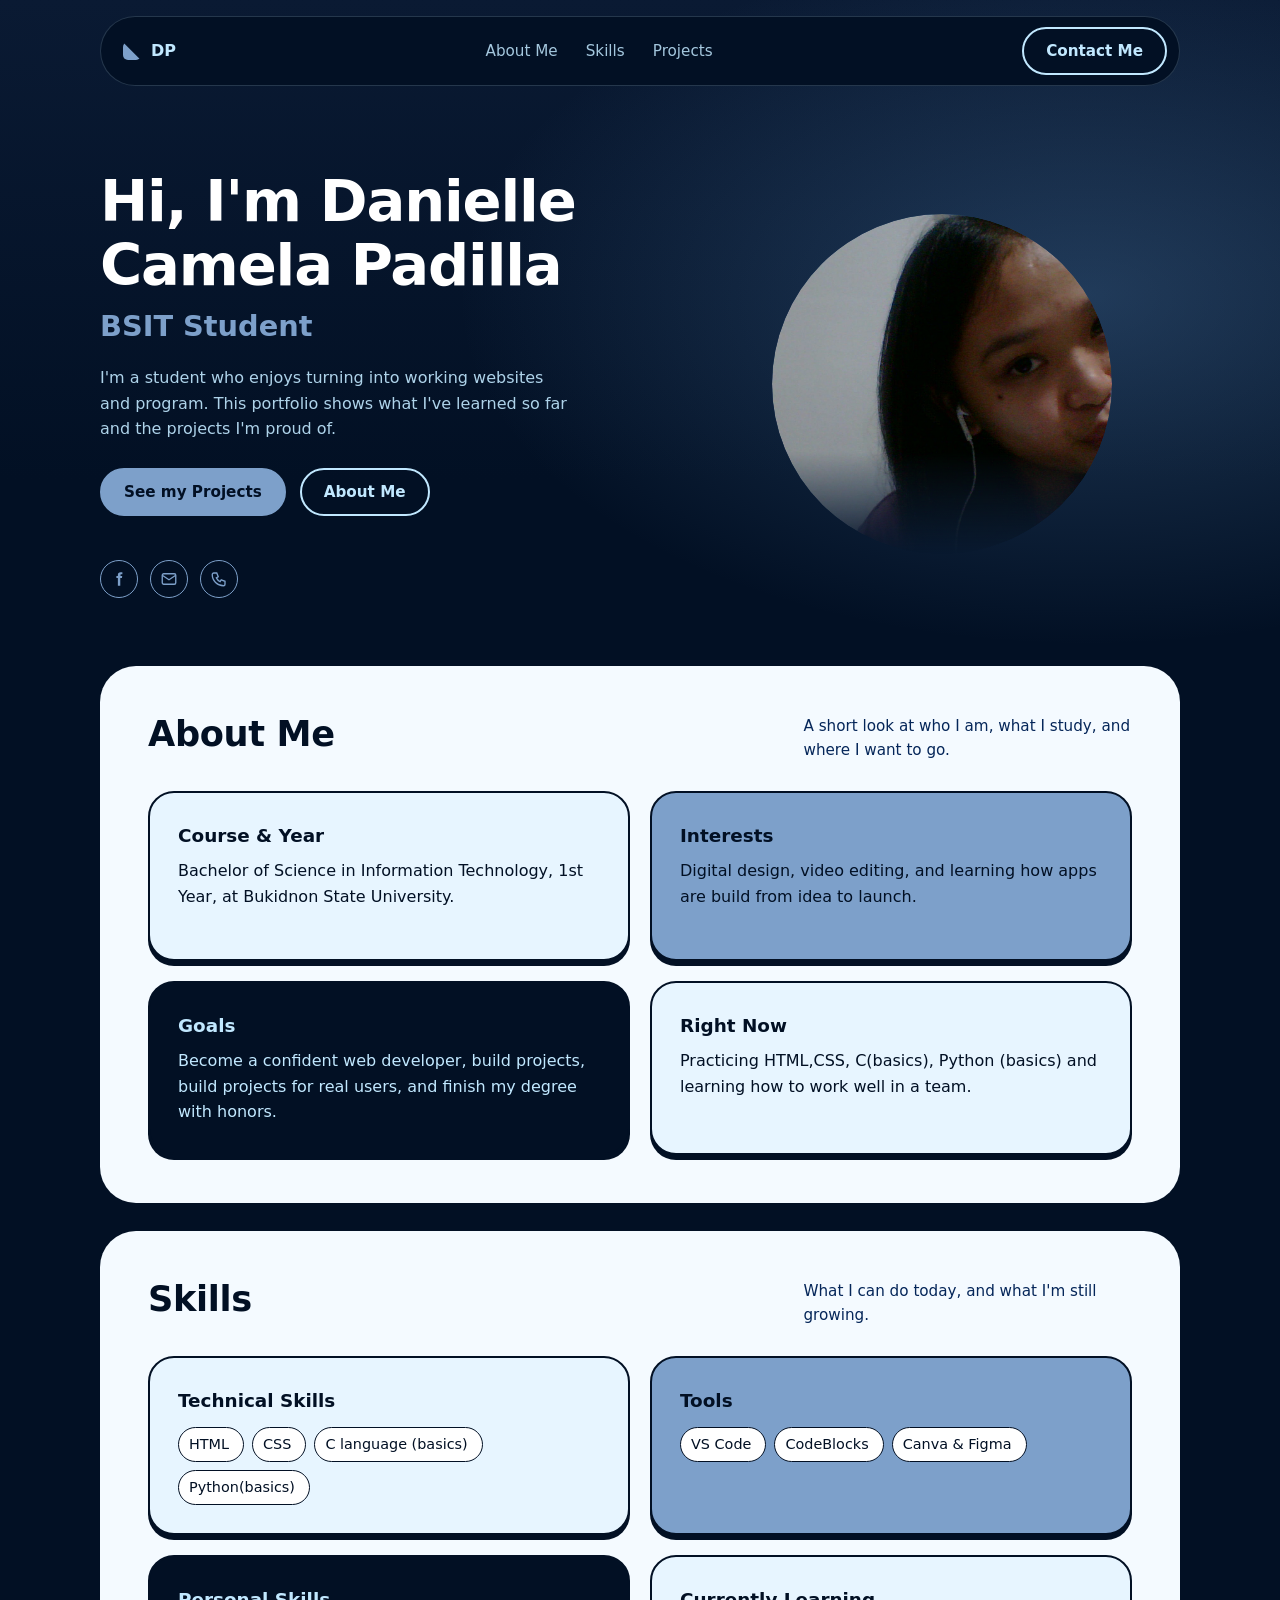
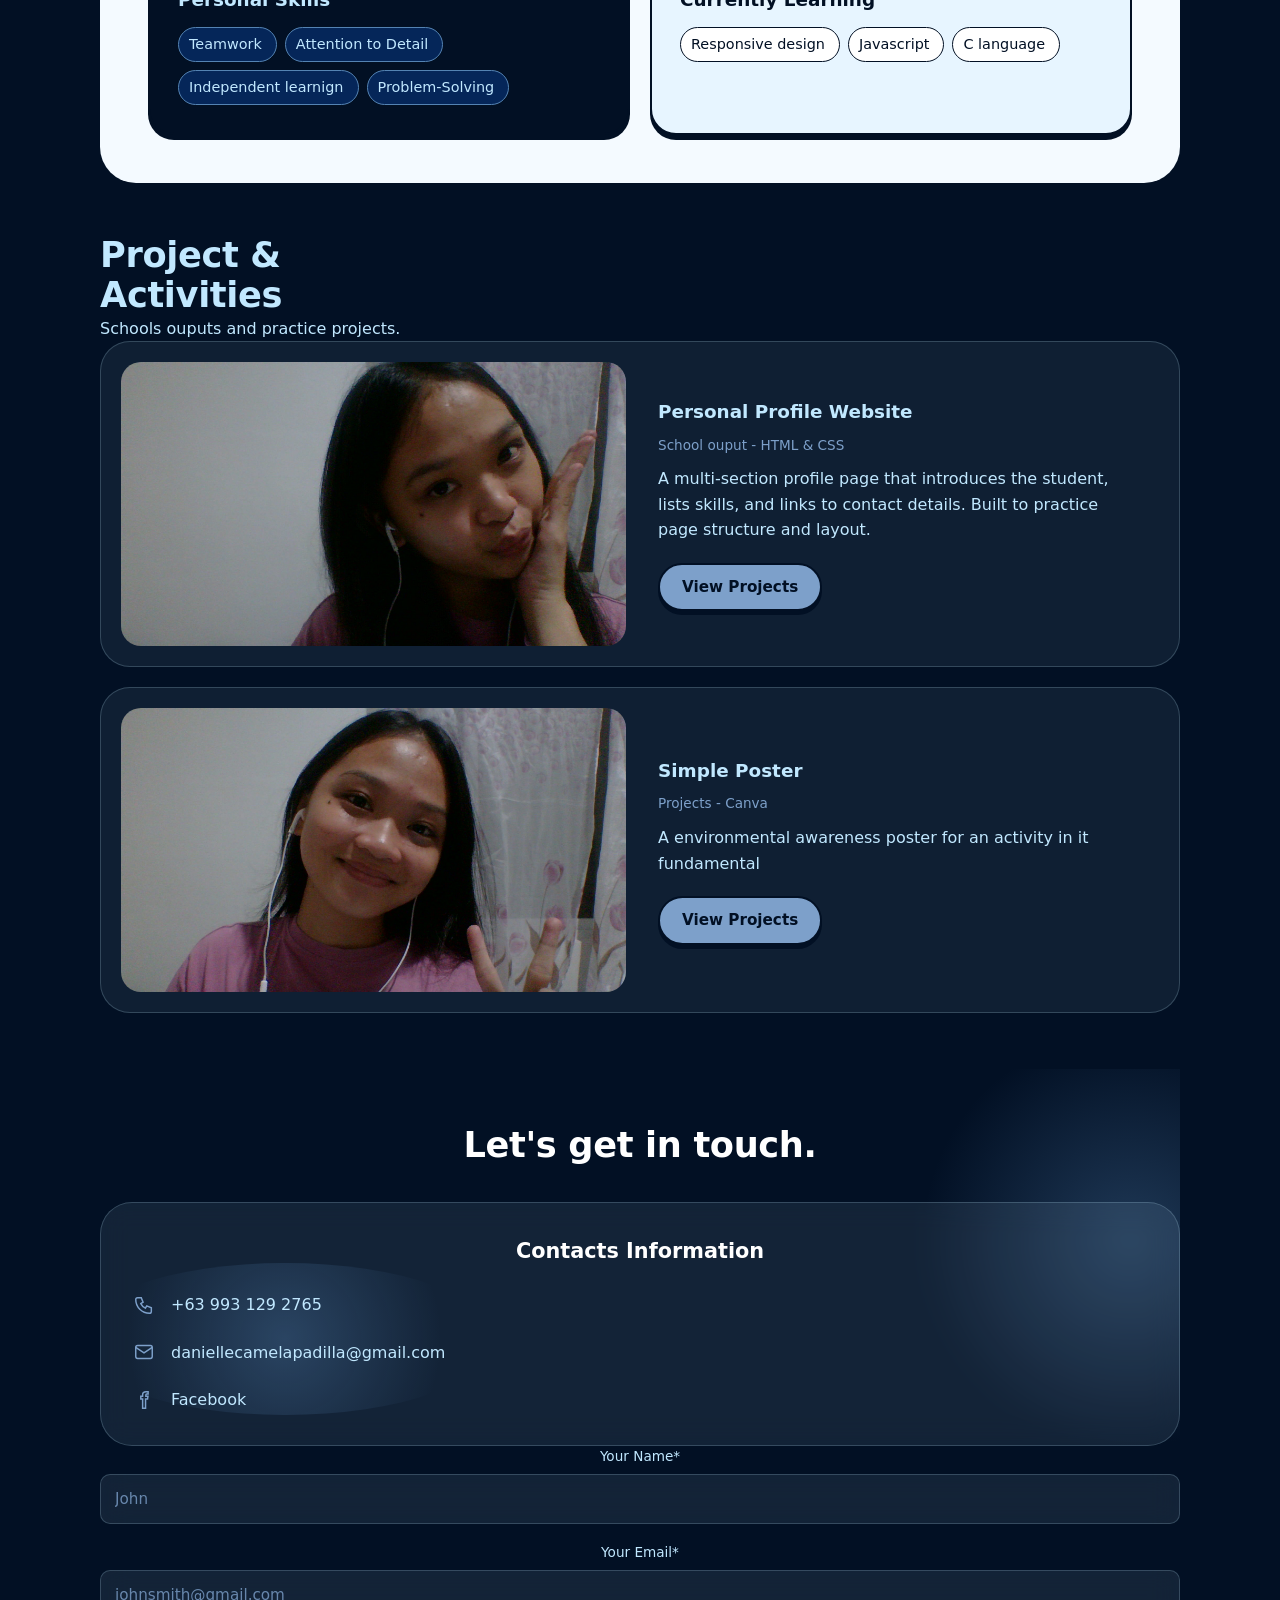
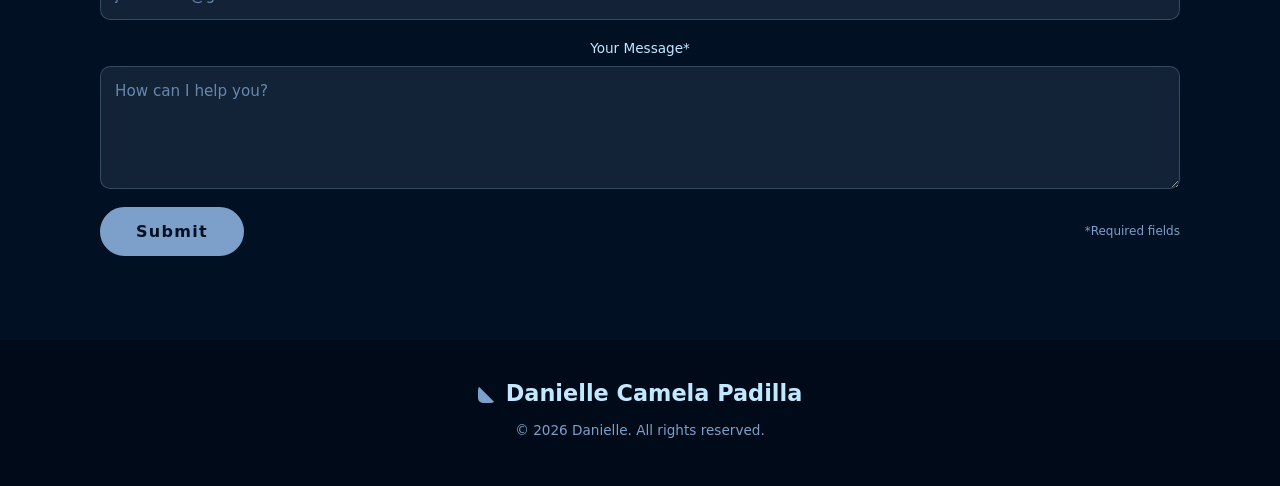
==== indexNew.html @ 715fead7 "first commit" ====
<!DOCTYPE html>
<html lang="en">
<head>
    <meta charset="UTF-8">
    <meta name="viewport" content="width=device-width, initial-scale=1.0">
    <title>Danielle Padilla | Student Portfolio</title>
    <link rel="stylesheet" href="style.css">
</head>
<body>
    <header class="nav-wrap">
        <nav class="nav" aria-label="Main">
            <a class="brand" href="#home"><span class="brand-mark"></span>DP</a>
            <ul>
                <li><a href="#about">About Me</a></li>
                <li><a href="#skills">Skills</a></li>
                <li><a href="#projects">Projects</a></li>
            </ul>
            <a class="btn btn-ghost" href="#contact">Contact Me</a>
        </nav>
    </header>

    <main>
        <section class="hero" id="home">
            <div class="hero-text">
                <h1>Hi, I'm Danielle Camela Padilla</h1>
                <p class="role">BSIT Student</p>
                <p class="lead">I'm a student who enjoys turning into working websites and program.
This portfolio shows what I've learned so far and the projects I'm proud of.</p>
                <div class="actions">
                    <a class="btn btn-primary" href="#projects">See my Projects</a>
                    <a class="btn btn-ghost" href="#about">About Me</a>
                </div>
                <ul class="socials" aria-label="Social links">
                    <li><a href="https://www.facebook.com/" target="_blank" rel="noopener" aria-label="Facebook"><svg viewBox="0 0 24 24" fill="currentColor"><path d="M14 8V6.5c0-.7.2-1 1.1-1H16.5V3h-2.3C11.7 3 10.5 4.4 10.5 6.3V8H8.5v2.8h2V21h3.2V10.8h2.2l.4-2.8z"/></svg></a></li>
                    <li><a href="mailto:daniellecamelapadilla@gmail.com" aria-label="Email"><svg viewBox="0 0 24 24" fill="none" stroke="currentColor" stroke-width="1.8"><rect x="3" y="5" width="18" height="14" rx="2"/><path d="m3 7 9 6 9-6"/></svg></a></li>
                    <li><a href="tel:+639931292765" aria-label="Phone"><svg viewBox="0 0 24 24" fill="none" stroke="currentColor" stroke-width="1.8"><path d="M5 4h4l2 5-2.5 1.5a11 11 0 0 0 5 5L15 13l5 2v4a2 2 0 0 1-2 2A15 15 0 0 1 3 6a2 2 0 0 1 2-2z"/></svg></a></li>
                </ul>
            </div>
            <div class="hero-photo">
                <div class="photo-circle">
                    <img src="WIN_20261029_23_20_23_Pro.jpg" alt="Profile Picture">
                </div>
            </div>
       </section>

       <section class="card-light block" id="about">
        <div class="block-head">
            <h2>About Me</h2>
            <p>A short look at who I am, what I study, and where I want to go.</p>
        </div>
        <div class="grid-2">
            <article class="tile tile-pale">
                <h3>Course &amp; Year</h3>
                <p>Bachelor of Science in Information Technology, 1st Year, at Bukidnon State University.</p>
            </article>
            <article class="tile tile-blue">
                <h3>Interests</h3>
                <p>Digital design, video editing, and learning how apps are build from idea to launch.</p>
            </article>
            <article class="tile tile-dark">
                <h3>Goals</h3>
                <p>Become a confident web developer, build projects, build projects for real users, and finish my degree with honors.</p>
            </article>
            <article class="tile tile-pale">
                <h3>Right Now</h3>
                <p>Practicing HTML,CSS, C(basics), Python (basics) and learning how to work well in a team.</p>
            </article>
        </div>
       </section>

       <section class="card-light block" id="skills">
        <div class="block-head">
            <h2>Skills</h2>
            <p>What I can do today, and what I'm still growing.</p>
        </div>
        <div class="grid-2">
            <article class="tile tile-pale">
                <h3>Technical Skills</h3>
                <ul class="chips">
                    <li>HTML</li>
                    <li>CSS</li>
                    <li>C language (basics)</li>
                    <li>Python(basics)</li>
                </ul>
            </article>
            <article class="tile tile-blue">
                <h3>Tools</h3>
                <ul class="chips">
                    <li>VS Code</li>
                    <li>CodeBlocks</li>
                    <li>Canva &amp; Figma</li>
                </ul>
            </article>
            <article class="tile tile-dark">
                <h3>Personal Skills</h3>
                <ul class="chips">
                    <li>Teamwork</li>
                    <li>Attention to Detail</li>
                    <li>Independent learnign</li>
                    <li>Problem-Solving</li>
                </ul>
            </article>
            <article class="tile tile-pale">
                <h3>Currently Learning</h3>
                <ul class="chips">
                    <li>Responsive design</li>
                    <li>Javascript</li>
                    <li>C language</li>
                </ul>
            </article>
        </div>
       </section>

       <section class="works" id="projects">
        <div class="work-head">
            <h2>Project &amp; Activities</h2>
            <p>Schools ouputs and practice projects.</p>
        </div>

        <article class="work">
            <div class="work-img">
                <img src="WIN_20261029_23_20_23_Pro.jpg" alt="Project 1">
            </div>
            <div class="work-info">
                <h3>Personal Profile Website</h3>
                <p class="meta">School ouput - HTML &amp; CSS</p>
                <p>A multi-section profile page that introduces the student, lists skills, and links to contact details. Built to practice page structure and layout.</p>
                <a class="btn btn-primary" href="#">View Projects</a>
            </div>
        </article>

        <article class="work">
            <div class="work-img">
                <img src="WIN_20261029_23_22_26_Pro.jpg" alt="project 2">
            </div>
            <div class="work-info">
                <h3>Simple Poster</h3>
                <p class="meta">Projects - Canva</p>
                <p>A environmental awareness poster for an activity in it fundamental</p>
                <a class="btn btn-primary" href="#">View Projects</a>
            </div>
        </article>
       </section>

       <section class="contact" id="contact">
        <h2>Let's get in touch.</h2>
        <div class="contacts-grid">
            <aside class="glass info">
                <h3>Contacts Information</h3>
                <ul>
                    <li><svg viewBox="0 0 24 24" fill="none" stroke="currentColor" stroke-width="1.6"><path d="M5 4h4l2 5-2.5 1.5a11 11 0 0 0 5 5L15 13l5 2v4a2 2 0 0 1-2 2A15 15 0 0 1 3 6a2 2 0 0 1 2-2z"/></svg><a href="tel:+63931292765">+63 993 129 2765</a></li>
                    <li><svg viewBox="0 0 24 24" fill="none" stroke="currentColor" stroke-width="1.6"><rect x="3" y="5" width="18" height="14" rx="2"/><path d="m3 7 9 6 9-6"/></svg><a href="mailto:daniellecamelapadilla@gmail.com">daniellecamelapadilla@gmail.com</a></li>
                    <li><svg viewBox="0 0 24 24" fill="none" stroke="currentColor" stroke-width="1.6"><path d="M14 8V6.5c0-.7.2-1 1.1-1H16.5V3h-2.3C11.7 3 10.5 4.4 10.5 6.3V8H8.5v2.8h2V21h3.2V10.8h2.2l.4-2.8z"/></svg><a href="https://www.facebook.com/danielle.camela.padilla.2025" target="_blank" rel="noopener">Facebook</a></li>
                </ul>
            </aside>
            <form class="form" action="mailto:daniellecamelapadilla@gmail.com" method="post" enctype="text/plain">
                 <label>Your Name*<input class="glass" type="text" name="name" placeholder="John" required></label>
                <label>Your Email*<input class="glass" type="email" name="email" placeholder="johnsmith@gmail.com" required></label>
                <label>Your Message*<textarea class="glass" name="message" rows="4" placeholder="How can I help you?" required></textarea></label>
                <div class="form-foot">
                    <button class="btn btn-primary" type="submit">Submit</button>
                    <small>*Required fields</small>
                </div>
            </form>
        </div>
       </section>
    </main>

    <footer>
        <p class="brand"><span class="brand-mark"></span>Danielle Camela Padilla</p>
        <p>&copy; 2026 Danielle. All rights reserved.</p>
    </footer>
</body>
</html>
---- style.css ----
:root{
  --ink:#021024;      /* darkest */
  --navy:#052659;
  --blue:#5483B3;
  --sky:#7DA0CA;
  --ice:#C1E8FF;
  --paper:#F4FAFF;
  --radius:36px;
}
*{
    box-sizing:border-box;
    margin:0;
    padding:0;
}
html{
    scroll-behavior:smooth;
    scroll-padding-top:90px;
}
body{
    font-family:"DM Sans",system-ui,sans-serif;
    color:var(--ink);
    line-height:1.6;
    background: radial-gradient(900px 500px at 85% 8%,rgba(84,131,179,.35),transparent 70%),
        linear-gradient(180deg,#0a1a33 0,var(--ink) 480px);
    background-color:var(--ink);
}
a{
    color:inherit;
}
ul{
    list-style:none;
}
:focus-visible{
    outline:3px solid var(--ice);
    outline-offset:3px;
}
main,.nav{
    width:min(1080px,92%);
    margin-inline:auto;
}
main{
    display:flex;
    flex-direction:column;
    gap:28px;
    padding-bottom:60px;
}

/* NAV */
.nav-wrap{
    position:sticky;
    top:0;z-index:10;
    padding:16px 0 0;
}
.nav{
    display:flex;
    align-items:center;
    justify-content:space-between;
    gap:16px;
    background:var(--ink);
    border:1px solid rgba(193,232,255,.18);
    border-radius:999px;
    padding:10px 12px 10px 22px;
    color:var(--ice);
}
.nav ul{
    display:flex;
    gap:28px;
    font-size:.95rem;
}
.nav ul a{
    text-decoration:none;
    opacity:.85;
}
.nav ul a:hover{
    opacity:1;
    text-decoration:underline;
    text-underline-offset:6px;
}
.brand{
    display:flex;
    align-items:center;
    gap:10px;
    font-weight:700;
    text-decoration:none;
}
.brand-mark{
    width:18px;
    height:18px;
    border-radius:5px;
    background:var(--sky);
    display:inline-block;
    clip-path:polygon(0 100%,0 0,100% 100%);
}

/* BUTTONS */
.btn{
    display:inline-block;
    padding:10px 22px;
    border-radius:999px;
    font-weight:700;
    font-size:.95rem;
    text-decoration:none;
    border:2px solid var(--ink);
    transition:transform .15s,box-shadow .15s;
}
.btn:hover{
    transform:translateY(-2px);
    }
.btn-primary{
    background:var(--sky);
    color:var(--ink);
    box-shadow:0 4px 0 var(--ink);
    }
.btn-outline{
    background:var(--paper);
    color:var(--ink);
    box-shadow:0 4px 0 var(--ink);
    }
.btn-ghost{
    background:transparent;
    color:var(--ice);
    border-color:var(--ice);
    }
.btn-ghost:hover{
    background:var(--ice);
    color:var(--ink);
    }

/* LIGHT CARD */
    .card-light{
        background:var(--paper);
        border-radius:var(--radius);
        padding:48px;
    }

/* HERO  (no container) */
.hero{
    margin-top:28px;
    display:grid;
    grid-template-columns:1.1fr .9fr;
    gap:24px;
    align-items:center;
    padding:56px 0 40px;
    color:var(--ice);
}
h1{
    font-size:clamp(2.2rem,5vw,3.6rem);
    line-height:1.1;
    letter-spacing:-.02em;
    color:#fff;
    }
.role{
    font-size:clamp(1.3rem,2.6vw,1.8rem);
    font-weight:700;
    color:var(--sky);
    margin:6px 0 16px;
    }
.lead{
    margin:0 0 26px;
    max-width:46ch;
    color:var(--ice);
    opacity:.9;
    }
.actions{
    display:flex;
    gap:14px;
    flex-wrap:wrap;
    }
.hero .btn-primary{
    border-color:var(--sky);
    box-shadow:none;
    }
.socials{
    display:flex;
    gap:12px;
    margin-top:44px;
    }
.socials a{
    width:38px;
    height:38px;
    border:1.5px solid var(--sky);
    border-radius:50%;
    color:var(--sky);
    display:flex;
    align-items:center;
    justify-content:center;
    transition:background .15s,color .15s;
}
.socials a:hover{
    background:var(--sky);
    color:var(--ink);
    }
.socials svg{
    width:18px;
    height:18px;
    }
.hero-photo{
    display:flex;
    justify-content:center;
    }
.photo-circle{
    width:min(340px,100%);
    aspect-ratio:1;
    border-radius:50%;
    overflow:hidden;
    background:radial-gradient(circle at 50% 30%,var(--blue),var(--navy) 70%);
    box-shadow:0 0 90px rgba(84,131,179,.45);
    -webkit-mask-image:linear-gradient(#000 70%,transparent);
    mask-image:linear-gradient(#000 70%,transparent);
}
.photo-circle img{
    width:100%;
    height:100%;
    object-fit:cover;
    }

/* SECTION BLOCKS */
.block-head{
    display:flex;
    justify-content:space-between;
    gap:32px;
    align-items:flex-start;
    margin-bottom:28px;
}
.block-head p{
    max-width:34ch;
    font-size:.95rem;
    color:var(--navy);
}
h2{
    font-size:clamp(1.6rem,3vw,2.2rem);
    line-height:1.15;
    letter-spacing:-.01em;max-width:12ch;
}
h3{
    font-size:1.15rem;
    margin-bottom:8px;
}
.grid-2{
    display:grid;
    grid-template-columns:1fr 1fr;
    gap:20px
}
.tile{
    border-radius:26px;
    padding:28px;
    min-height:170px;
    border:2px solid var(--ink);
    box-shadow:0 5px 0 var(--ink);
}
.tile-pale{
    background:#E7F5FF;
}
.tile-blue{
    background:var(--sky);
}
.tile-dark{
    background:var(--ink);
    color:var(--ice);
}
.chips{
    display:flex;
    flex-wrap:wrap;
    gap:8px;
    margin-top:12px;
}
.chips li{
    display:inline-flex;
    align-items:center;
    gap:8px;
    background:#fff;
    color:var(--ink);
    border:1.5px solid var(--ink);
    padding:5px 14px 5px 10px;
    border-radius:999px;
    font-size:.9rem;
}
.ic{
    width:20px;height:20px;
    flex:none;fill:none;
    stroke:currentColor;
    stroke-width:1.8;
    stroke-linecap:round;
    stroke-linejoin:round;
}
.tile-dark .chips li{
    background:var(--navy);
    color:var(--ice);
    border-color:var(--blue);
}
.icons{
    display:flex;
    flex-wrap:wrap;
    gap:14px;
    margin-top:16px;
}
.icons li{
    min-width:84px;
    padding:10px 12px;
    display:flex;
    flex-direction:column;
    align-items:center;
    justify-content:center;
    gap:6px;
    background:#fff;border:2px solid var(--ink);
    border-radius:18px;
    box-shadow:0 3px 0 var(--ink);
    transition:transform .15s;
}
.icons li:hover{
    transform:translateY(-3px);
}
    .icons svg{
    width:36px;
    height:36px;
}
    .icons span{
    font-size:.8rem;
    font-weight:700;
    color:var(--ink);
}

/* PROJECTS (dark section) */
.works{
    color:var(--ice);
    padding:24px 0 8px;
}
.works-head{
    margin-bottom:24px;
}
.works-head h2{
    max-width:none;
}
.works-head p{
    color:var(--sky);
}
.work{
    display:grid;
    grid-template-columns:1fr 1fr;
    gap:28px;
    align-items:center;
    background:rgba(193,232,255,.07);
    border:1px solid rgba(193,232,255,.2);
    border-radius:30px;
    padding:20px;margin-bottom:20px;
}
.work-img{
    border-radius:20px;
    overflow:hidden;
    line-height:0;
}
.work-img img{
    width:100%;
    height:auto;
    display:block;
}
.work-info{
    padding:8px 12px 8px 4px;
}
.work-info .meta{color:var(--sky);
    font-size:.85rem;
    margin-bottom:10px;
}
.work-info p:not(.meta){
    margin-bottom:20px;
    max-width:46ch;
}

/* CONTACT (glass) */
.contact{
    position:relative;
    overflow:hidden;
    text-align:center;
    color:var(--ice);
    padding:56px 0 24px;
}
.contact::before{
    content:"";
    position:absolute;
    right:-160px;
    top:-40px;
    width:420px;
    aspect-ratio:1;
    border-radius:50%;
    background:radial-gradient(circle,rgba(84,131,179,.35),transparent 70%);
    z-index:-1;
}
.contact h2{
    max-width:none;
    margin-bottom:36px;
    color:#fff;
}
.contact-grid{
    display:grid;
    grid-template-columns:.8fr 1.2fr;
    gap:48px;
    text-align:left;
    align-items:start;
}
.glass{
    background:rgba(193,232,255,.09);
    border:1px solid rgba(193,232,255,.2);
    -webkit-backdrop-filter:blur(14px);
    backdrop-filter:blur(14px);
    }
.info{
    border-radius:32px;
    padding:32px;
    position:relative;
}
.info::after{
    content:"";
    position:absolute;
    left:-26px;
    top: 60px;
    bottom: 30px;
    width:420px;
    aspect-ratio:1;
    border-radius:50%;
    background:rgba(125,160,202,.35);
    background:radial-gradient(circle,rgba(84,131,179,.35),transparent 70%);
    z-index:-1;
}
.info h3{
    font-size:1.3rem;
    margin-bottom:24px;
    color:#fff;
}
.info li{
    display:flex;
    align-items:center;
    gap:16px;
    margin-bottom:22px;
    word-break:break-word;
}
.info li:last-child{
    margin-bottom:0;
}
.info svg{
    width:22px;
    height:22px;
    flex:none;
    color:var(--sky);
}
.info a{
    text-decoration:none;
}
.info a:hover{
    text-decoration:underline;
    text-underline-offset:4px;
}
.form label{
    display:block;
    font-size:.85rem;
    margin-bottom:18px;
}
.form input,.form textarea{
    display:block;width:100%;
    margin-top:6px;
    padding:12px 14px;
    border-radius:10px;
    color:#fff;
    font:inherit;
    font-size:.95rem;
    resize:vertical;
}
.form ::placeholder{
    color:var(--sky);
    opacity:.8;
}
.form-foot{
    display:flex;
    justify-content:space-between;
    align-items:center;
    gap:12px;
}
.form-foot small{
    color:var(--sky);
    font-size:.75rem;
}
.form .btn-primary{
    border-color:var(--sky);
    box-shadow:none;
    cursor:pointer;
    font:inherit;
    font-weight:700;
    padding:10px 34px;
    letter-spacing:.08em;
}

/* FOOTER */
footer{
    display:flex;
    flex-direction:column;
    align-items:center;
    gap:8px;
    padding:36px 0 44px;
    color:var(--sky);
    font-size:.85rem;
    background:#010a18;
}
footer .brand{
    color:var(--ice);
    font-size:1.4rem;
}

/* RESPONSIVE */
@media (max-width:820px){
  .nav ul{
    display:none;
  }
  .card-light{
    padding:28px;
  }
  .hero,.work,.grid-2,.contact-grid{
    grid-template-columns:1fr;
  }
  .block-head{
    flex-direction:column;gap:8px;
  }
}
@media (prefers-reduced-motion:reduce){
  html{
    scroll-behavior:auto;
  }
  .btn,.icons li{
    transition:none;
  }
}
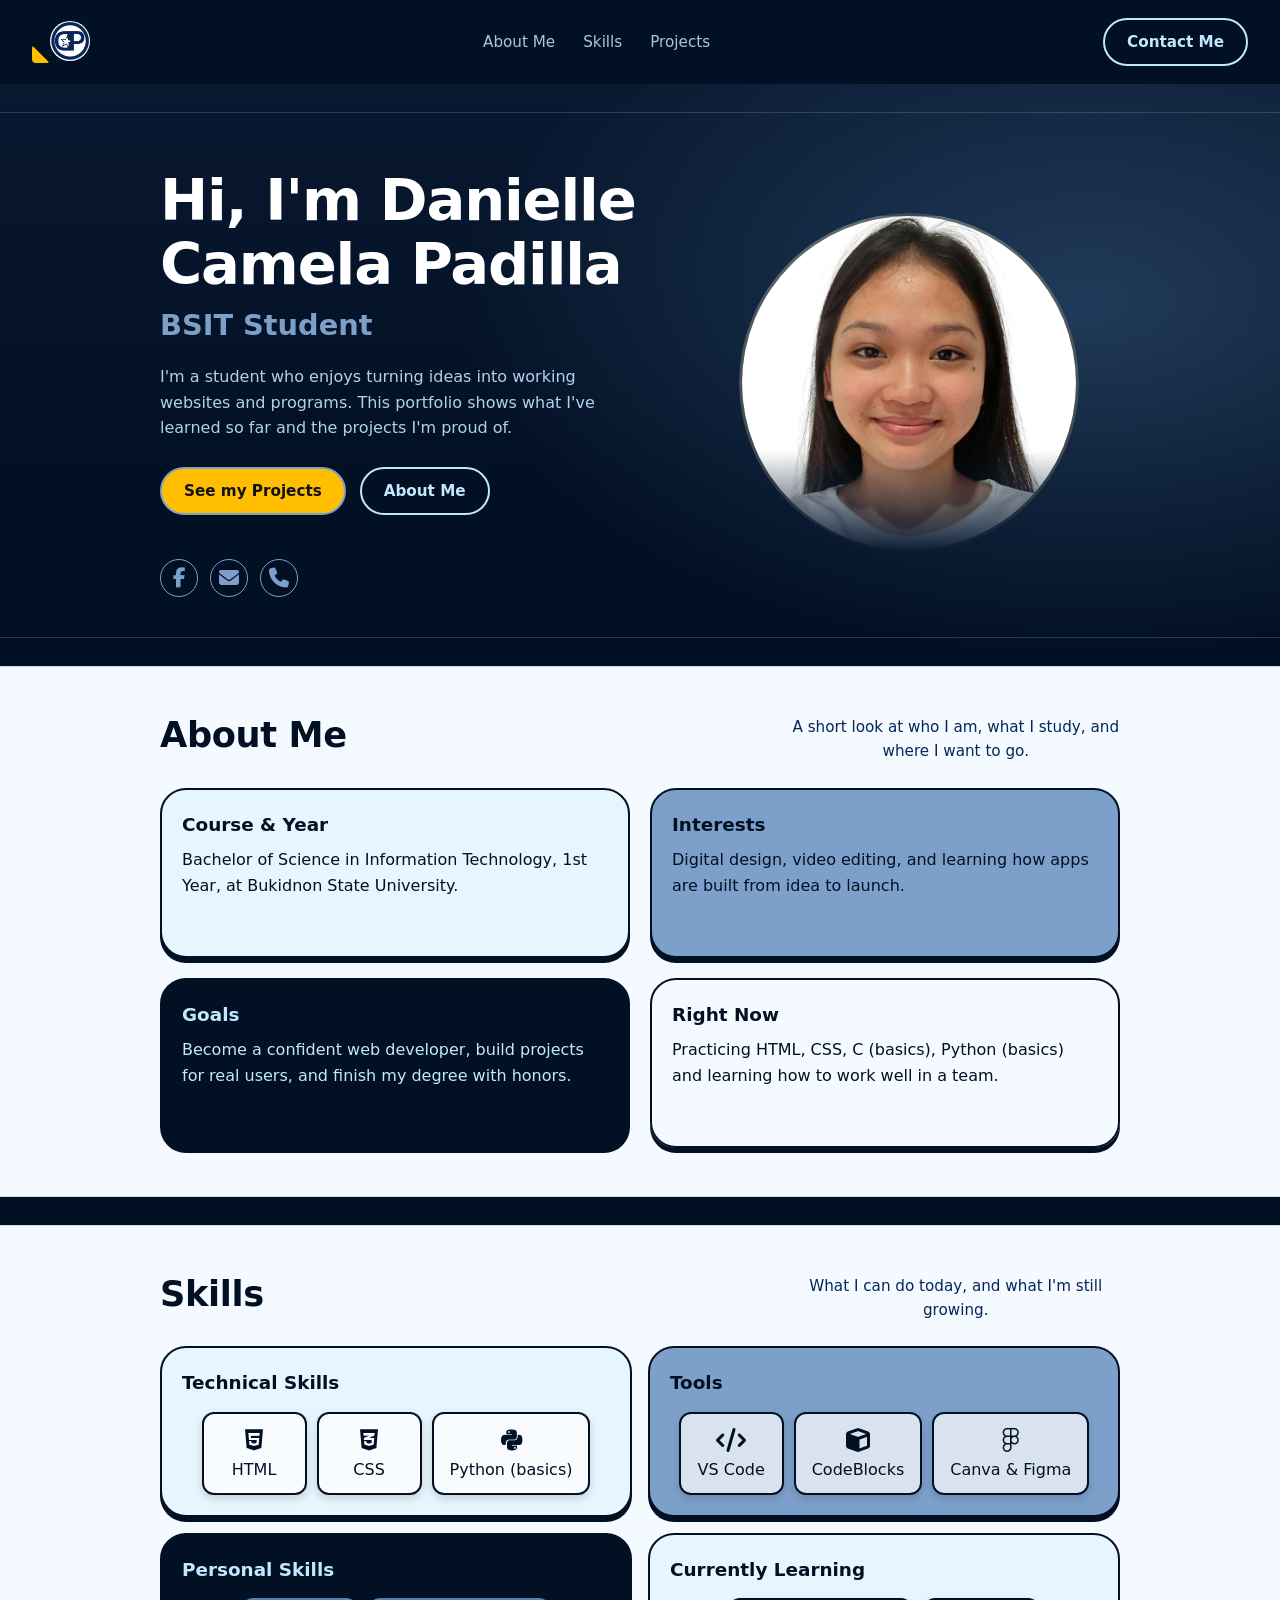
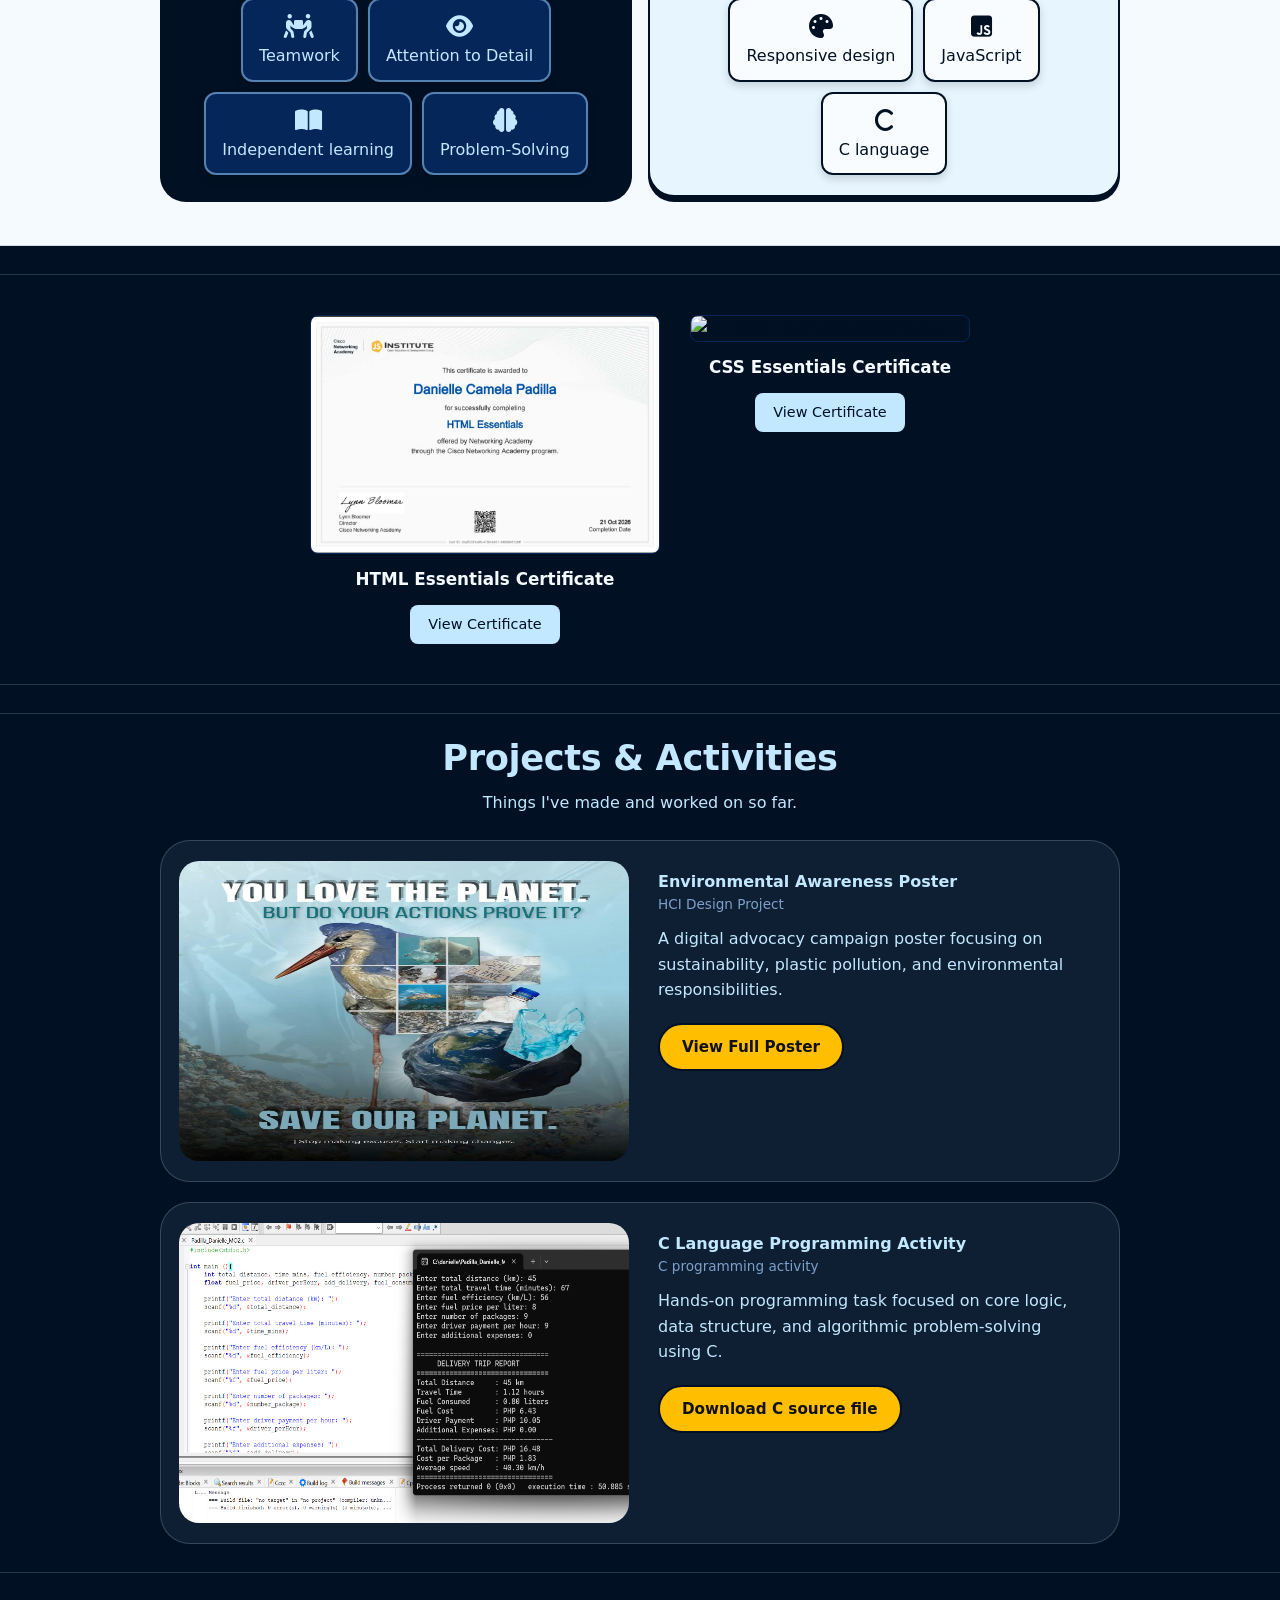
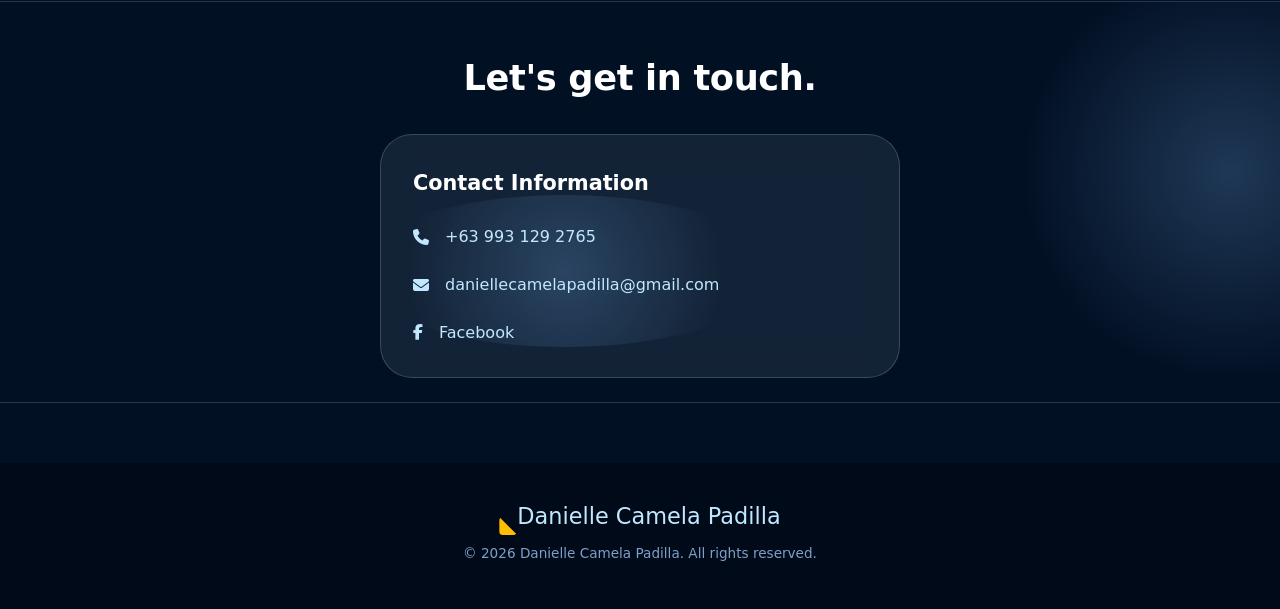
==== commit 01d245ef: "first portfolio" ====
--- a/indexNew.html
+++ b/indexNew.html
@@ -3,19 +3,25 @@
 <head>
     <meta charset="UTF-8">
     <meta name="viewport" content="width=device-width, initial-scale=1.0">
-    <title>Danielle Padilla | Student Portfolio</title>
+    <title>Danielle Camela Padilla | Student Portfolio</title>
     <link rel="stylesheet" href="style.css">
+    <link href="https://cdnjs.cloudflare.com/ajax/libs/font-awesome/6.5.1/css/all.min.css" rel="stylesheet">
 </head>
 <body>
     <header class="nav-wrap">
         <nav class="nav" aria-label="Main">
-            <a class="brand" href="#home"><span class="brand-mark"></span>DP</a>
-            <ul>
-                <li><a href="#about">About Me</a></li>
-                <li><a href="#skills">Skills</a></li>
-                <li><a href="#projects">Projects</a></li>
-            </ul>
-            <a class="btn btn-ghost" href="#contact">Contact Me</a>
+            <a class="brand" href="#home"><span class="brand-mark"></span>
+                <img src="asset/profile_logo.jpg" alt="logo">
+            </a>
+
+            <div class="nav-right">
+                 <ul>
+                    <li><a href="#about">About Me</a></li>
+                    <li><a href="#skills">Skills</a></li>
+                    <li><a href="#projects">Projects</a></li>
+                </ul>
+            </div>
+                <a class="btn btn-ghost" href="#contact">Contact Me</a>
         </nav>
     </header>
 
@@ -24,21 +30,30 @@
             <div class="hero-text">
                 <h1>Hi, I'm Danielle Camela Padilla</h1>
                 <p class="role">BSIT Student</p>
-                <p class="lead">I'm a student who enjoys turning into working websites and program.
+                <p class="lead">I'm a student who enjoys turning ideas into working websites and programs.
 This portfolio shows what I've learned so far and the projects I'm proud of.</p>
                 <div class="actions">
                     <a class="btn btn-primary" href="#projects">See my Projects</a>
                     <a class="btn btn-ghost" href="#about">About Me</a>
                 </div>
                 <ul class="socials" aria-label="Social links">
-                    <li><a href="https://www.facebook.com/" target="_blank" rel="noopener" aria-label="Facebook"><svg viewBox="0 0 24 24" fill="currentColor"><path d="M14 8V6.5c0-.7.2-1 1.1-1H16.5V3h-2.3C11.7 3 10.5 4.4 10.5 6.3V8H8.5v2.8h2V21h3.2V10.8h2.2l.4-2.8z"/></svg></a></li>
-                    <li><a href="mailto:daniellecamelapadilla@gmail.com" aria-label="Email"><svg viewBox="0 0 24 24" fill="none" stroke="currentColor" stroke-width="1.8"><rect x="3" y="5" width="18" height="14" rx="2"/><path d="m3 7 9 6 9-6"/></svg></a></li>
-                    <li><a href="tel:+639931292765" aria-label="Phone"><svg viewBox="0 0 24 24" fill="none" stroke="currentColor" stroke-width="1.8"><path d="M5 4h4l2 5-2.5 1.5a11 11 0 0 0 5 5L15 13l5 2v4a2 2 0 0 1-2 2A15 15 0 0 1 3 6a2 2 0 0 1 2-2z"/></svg></a></li>
+                    <li><a href="https://www.facebook.com/danielle.camela.padilla.2025" target="_blank" rel="noopener" aria-label="Facebook">
+                            <i class="fa-brands fa-facebook-f"></i>
+                        </a>
+                    </li>
+                    <li><a href="mailto:daniellecamelapadilla@gmail.com" aria-label="Email">
+                            <i class="fa-solid fa-envelope"></i>
+                        </a>
+                    </li>
+                    <li><a href="tel:+639931292765" aria-label="Phone">
+                            <i class="fa-solid fa-phone"></i>
+                        </a>
+                    </li>
                 </ul>
             </div>
             <div class="hero-photo">
                 <div class="photo-circle">
-                    <img src="WIN_20261029_23_20_23_Pro.jpg" alt="Profile Picture">
+                    <img src="asset\photoProfile.jpg" alt="Profile Picture">
                 </div>
             </div>
        </section>
@@ -49,21 +64,21 @@
             <p>A short look at who I am, what I study, and where I want to go.</p>
         </div>
         <div class="grid-2">
-            <article class="tile tile-pale">
+            <article class="tile tile-american">
                 <h3>Course &amp; Year</h3>
                 <p>Bachelor of Science in Information Technology, 1st Year, at Bukidnon State University.</p>
             </article>
             <article class="tile tile-blue">
                 <h3>Interests</h3>
-                <p>Digital design, video editing, and learning how apps are build from idea to launch.</p>
+                <p>Digital design, video editing, and learning how apps are built from idea to launch.</p>
             </article>
-            <article class="tile tile-dark">
+            <article class="tile tile-itom">
                 <h3>Goals</h3>
-                <p>Become a confident web developer, build projects, build projects for real users, and finish my degree with honors.</p>
+                <p>Become a confident web developer, build projects for real users, and finish my degree with honors.</p>
             </article>
             <article class="tile tile-pale">
                 <h3>Right Now</h3>
-                <p>Practicing HTML,CSS, C(basics), Python (basics) and learning how to work well in a team.</p>
+                <p>Practicing HTML, CSS, C (basics), Python (basics) and learning how to work well in a team.</p>
             </article>
         </div>
        </section>
@@ -74,70 +89,84 @@
             <p>What I can do today, and what I'm still growing.</p>
         </div>
         <div class="grid-2">
-            <article class="tile tile-pale">
+            <article class="tile tile-american">
                 <h3>Technical Skills</h3>
                 <ul class="chips">
-                    <li>HTML</li>
-                    <li>CSS</li>
-                    <li>C language (basics)</li>
-                    <li>Python(basics)</li>
+                    <li><i class="fa-brands fa-html5"></i>HTML</li>
+                    <li><i class="fa-brands fa-css3-alt"></i>CSS</li>
+                    <li><i class="fa-brands fa-python"></i>Python (basics)</li>
                 </ul>
             </article>
             <article class="tile tile-blue">
                 <h3>Tools</h3>
                 <ul class="chips">
-                    <li>VS Code</li>
-                    <li>CodeBlocks</li>
-                    <li>Canva &amp; Figma</li>
+                    <li><i class="fa-solid fa-code"></i>VS Code</li>
+                    <li><i class="fa-solid fa-cube"></i>CodeBlocks</li>
+                    <li><i class="fa-brands fa-figma"></i>Canva &amp; Figma</li>
                 </ul>
             </article>
-            <article class="tile tile-dark">
+            <article class="tile tile-itom">
                 <h3>Personal Skills</h3>
                 <ul class="chips">
-                    <li>Teamwork</li>
-                    <li>Attention to Detail</li>
-                    <li>Independent learnign</li>
-                    <li>Problem-Solving</li>
+                    <li><i class="fa-solid fa-people-carry-box"></i>Teamwork</li>
+                    <li><i class="fa-solid fa-eye"></i>Attention to Detail</li>
+                    <li><i class="fa-solid fa-book-open"></i>Independent learning</li>
+                    <li><i class="fa-solid fa-brain"></i>Problem-Solving</li>
                 </ul>
             </article>
-            <article class="tile tile-pale">
+            <article class="tile tile-american">
                 <h3>Currently Learning</h3>
                 <ul class="chips">
-                    <li>Responsive design</li>
-                    <li>Javascript</li>
-                    <li>C language</li>
+                    <li><i class="fa-solid fa-palette"></i>Responsive design</li>
+                    <li><i class="fa-brands fa-square-js"></i>JavaScript</li>
+                    <li><i class="fa-solid fa-c"></i>C language</li>
                 </ul>
             </article>
         </div>
        </section>
 
+       <section class="block" id="certificates">
+        <div class="cert-row">
+            <div class="cert-item">
+                <img src="asset/certificate1.jpg" alt="HTML Essentials Certificate">
+                <h4>HTML Essentials Certificate</h4>
+                <a href="asset/HTML_Essentials_certificate_2601102702-student-buksu-edu-ph_c5af533f-bef6-4780-b451-1469845726ff.pdf" target="_blank" rel="noopener" class="cert-btn">View Certificate</a>
+            </div>
+            <div class="cert-item">
+                <img src="" alt="CSS Essentials Certificate">
+                <h4>CSS Essentials Certificate</h4>
+                <a href="#" target="_blank" rel="noopener" class="cert-btn">View Certificate</a>
+            </div>
+        </div>
+       </section>
+
        <section class="works" id="projects">
         <div class="work-head">
-            <h2>Project &amp; Activities</h2>
-            <p>Schools ouputs and practice projects.</p>
+            <h2>Projects &amp; Activities</h2>
+            <p>Things I've made and worked on so far.</p>
         </div>
 
         <article class="work">
             <div class="work-img">
-                <img src="WIN_20261029_23_20_23_Pro.jpg" alt="Project 1">
+                <img class="work-poster" src="asset/designPoster.jpg" alt="Environmental awareness poster">
             </div>
             <div class="work-info">
-                <h3>Personal Profile Website</h3>
-                <p class="meta">School ouput - HTML &amp; CSS</p>
-                <p>A multi-section profile page that introduces the student, lists skills, and links to contact details. Built to practice page structure and layout.</p>
-                <a class="btn btn-primary" href="#">View Projects</a>
+                <h4>Environmental Awareness Poster</h4>
+                <p class="meta">HCI Design Project</p>
+                <p>A digital advocacy campaign poster focusing on sustainability, plastic pollution, and environmental responsibilities.</p>
+                <a class="btn btn-primary" href="asset\designPoster.jpg" target="_blank" rel="noopener">View Full Poster</a>
             </div>
         </article>
 
         <article class="work">
             <div class="work-img">
-                <img src="WIN_20261029_23_22_26_Pro.jpg" alt="project 2">
+                <img src="asset/c_activity.png" alt="C programming activity screenshot">
             </div>
             <div class="work-info">
-                <h3>Simple Poster</h3>
-                <p class="meta">Projects - Canva</p>
-                <p>A environmental awareness poster for an activity in it fundamental</p>
-                <a class="btn btn-primary" href="#">View Projects</a>
+                <h4>C Language Programming Activity</h4>
+                <p class="meta">C programming activity</p>
+                <p>Hands-on programming task focused on core logic, data structure, and algorithmic problem-solving using C.</p>
+                <a class="btn btn-primary" href="asset/Padilla_Danielle_MO2.c" download target="_blank">Download C source file</a>
             </div>
         </article>
        </section>
@@ -146,29 +175,20 @@
         <h2>Let's get in touch.</h2>
         <div class="contacts-grid">
             <aside class="glass info">
-                <h3>Contacts Information</h3>
+                <h3>Contact Information</h3>
                 <ul>
-                    <li><svg viewBox="0 0 24 24" fill="none" stroke="currentColor" stroke-width="1.6"><path d="M5 4h4l2 5-2.5 1.5a11 11 0 0 0 5 5L15 13l5 2v4a2 2 0 0 1-2 2A15 15 0 0 1 3 6a2 2 0 0 1 2-2z"/></svg><a href="tel:+63931292765">+63 993 129 2765</a></li>
-                    <li><svg viewBox="0 0 24 24" fill="none" stroke="currentColor" stroke-width="1.6"><rect x="3" y="5" width="18" height="14" rx="2"/><path d="m3 7 9 6 9-6"/></svg><a href="mailto:daniellecamelapadilla@gmail.com">daniellecamelapadilla@gmail.com</a></li>
-                    <li><svg viewBox="0 0 24 24" fill="none" stroke="currentColor" stroke-width="1.6"><path d="M14 8V6.5c0-.7.2-1 1.1-1H16.5V3h-2.3C11.7 3 10.5 4.4 10.5 6.3V8H8.5v2.8h2V21h3.2V10.8h2.2l.4-2.8z"/></svg><a href="https://www.facebook.com/danielle.camela.padilla.2025" target="_blank" rel="noopener">Facebook</a></li>
+                    <li><i class="fa-solid fa-phone"></i><a href="tel:+639931292765">+63 993 129 2765</a></li>
+                    <li><i class="fa-solid fa-envelope"></i><a href="mailto:daniellecamelapadilla@gmail.com">daniellecamelapadilla@gmail.com</a></li>
+                    <li><i class="fa-brands fa-facebook-f"></i><a href="https://www.facebook.com/danielle.camela.padilla.2025" target="_blank" rel="noopener">Facebook</a></li>
                 </ul>
             </aside>
-            <form class="form" action="mailto:daniellecamelapadilla@gmail.com" method="post" enctype="text/plain">
-                 <label>Your Name*<input class="glass" type="text" name="name" placeholder="John" required></label>
-                <label>Your Email*<input class="glass" type="email" name="email" placeholder="johnsmith@gmail.com" required></label>
-                <label>Your Message*<textarea class="glass" name="message" rows="4" placeholder="How can I help you?" required></textarea></label>
-                <div class="form-foot">
-                    <button class="btn btn-primary" type="submit">Submit</button>
-                    <small>*Required fields</small>
-                </div>
-            </form>
         </div>
        </section>
     </main>
 
     <footer>
         <p class="brand"><span class="brand-mark"></span>Danielle Camela Padilla</p>
-        <p>&copy; 2026 Danielle. All rights reserved.</p>
+        <p>&copy; 2026 Danielle Camela Padilla. All rights reserved.</p>
     </footer>
 </body>
 </html>
--- a/style.css
+++ b/style.css
@@ -1,11 +1,15 @@
 :root{
-  --ink:#021024;      /* darkest */
+  --ink:#021024;      
   --navy:#052659;
   --blue:#5483B3;
   --sky:#7DA0CA;
   --ice:#C1E8FF;
   --paper:#F4FAFF;
+  --accent-amber:#FFBF00;
   --radius:36px;
+  --content-max:960px;
+  --gutter:20px;
+  --divider:rgba(193,232,255,.18);
 }
 *{
     box-sizing:border-box;
@@ -20,8 +24,7 @@
     font-family:"DM Sans",system-ui,sans-serif;
     color:var(--ink);
     line-height:1.6;
-    background: radial-gradient(900px 500px at 85% 8%,rgba(84,131,179,.35),transparent 70%),
-        linear-gradient(180deg,#0a1a33 0,var(--ink) 480px);
+    background: radial-gradient(900px 500px at 85% 8%,rgba(84,131,179,.35),transparent 70%), linear-gradient(180deg,#0a1a33 0,var(--ink) 480px);
     background-color:var(--ink);
 }
 a{
@@ -35,8 +38,9 @@
     outline-offset:3px;
 }
 main,.nav{
-    width:min(1080px,92%);
-    margin-inline:auto;
+    width:100%;
+    max-width:100%;
+    margin-inline:0;
 }
 main{
     display:flex;
@@ -48,8 +52,10 @@
 /* NAV */
 .nav-wrap{
     position:sticky;
-    top:0;z-index:10;
-    padding:16px 0 0;
+    top:0;
+    z-index:10;
+    display:flex;
+    justify-content:center;
 }
 .nav{
     display:flex;
@@ -57,10 +63,16 @@
     justify-content:space-between;
     gap:16px;
     background:var(--ink);
-    border:1px solid rgba(193,232,255,.18);
-    border-radius:999px;
-    padding:10px 12px 10px 22px;
-    color:var(--ice);
+    padding:18px 32px;
+    color:var(--ice);
+}
+.nav-right{
+    display:flex;
+    align-items:center;
+    justify-content:center;
+    gap:24px;
+    margin:0;
+
 }
 .nav ul{
     display:flex;
@@ -75,21 +87,39 @@
     opacity:1;
     text-decoration:underline;
     text-underline-offset:6px;
+    color:var(--accent-amber);
+    transition: color 0.3s ease;
 }
 .brand{
     display:flex;
-    align-items:center;
-    gap:10px;
-    font-weight:700;
+    align-items:flex-end;
     text-decoration:none;
+}
+.brand .brand-mark,
+.brand img{
+    transition: transform 0.3s cubic-bezier(0.175, 0.885, 0.32, 1.275), filter 0.3s ease;
+}
+.brand img{
+    width:40px;
+    height:40px;
+    object-fit:cover;
+    border-radius:50%;
+    margin-bottom:2px;
 }
 .brand-mark{
     width:18px;
     height:18px;
-    border-radius:5px;
-    background:var(--sky);
+    border-radius:4px;
     display:inline-block;
+    background-color:var(--accent-amber);
     clip-path:polygon(0 100%,0 0,100% 100%);
+}
+.brand:hover img{
+    transform:scale(1.08);
+    filter:drop-shadow(0 0 8px rgba(255, 193, 7, 0.45));
+}
+.brand:hover .brand-mark{
+    transform: translate(-3px, -3px) rotate(-12deg);
 }
 
 /* BUTTONS */
@@ -101,16 +131,25 @@
     font-size:.95rem;
     text-decoration:none;
     border:2px solid var(--ink);
-    transition:transform .15s,box-shadow .15s;
 }
 .btn:hover{
     transform:translateY(-2px);
-    }
+}
+a.btn-primary,
 .btn-primary{
-    background:var(--sky);
-    color:var(--ink);
-    box-shadow:0 4px 0 var(--ink);
-    }
+    background-color:var(--accent-amber);
+    color:#111111;
+    border:2px solid var(--ink);
+    font-weight:600;
+    transition:all 0.3s cubic-bezier(0.4, 0, 0.2, 1)!important;
+}
+a.btn-primary:hover,
+.btn-primary:hover{
+    background-color:var(--accent-amber);
+    border-color:var(--accent-amber);
+    transform:translateY(-3px);
+    box-shadow:0 6px 16px rgba(255, 191, 0, 0.35)!important;
+}
 .btn-outline{
     background:var(--paper);
     color:var(--ink);
@@ -120,18 +159,35 @@
     background:transparent;
     color:var(--ice);
     border-color:var(--ice);
-    }
+}
 .btn-ghost:hover{
     background:var(--ice);
-    color:var(--ink);
-    }
+    color:var(--navy);
+}
+
+/* FULL-WIDTH SECTION BANDS */
+main > section{
+    width:100%;
+    max-width:none;
+    margin-inline:0;
+    padding-inline:var(--gutter);
+    border-radius:0;
+    border-inline:0;
+    border-block:1px solid var(--divider);
+}
+
+/* Inner content */
+:where(section:not(.hero), .block, .card-light) > *{
+    max-width:var(--content-max);
+    margin-inline:auto;
+}
 
 /* LIGHT CARD */
-    .card-light{
-        background:var(--paper);
-        border-radius:var(--radius);
-        padding:48px;
-    }
+.card-light{
+    --divider:rgba(5,38,89,.14);
+    background:var(--paper);
+    padding:48px var(--gutter);
+}
 
 /* HERO  (no container) */
 .hero{
@@ -140,7 +196,7 @@
     grid-template-columns:1.1fr .9fr;
     gap:24px;
     align-items:center;
-    padding:56px 0 40px;
+    padding:56px max(var(--gutter), calc((100% - var(--content-max)) / 2)) 40px;
     color:var(--ice);
 }
 h1{
@@ -148,33 +204,33 @@
     line-height:1.1;
     letter-spacing:-.02em;
     color:#fff;
-    }
+}
 .role{
     font-size:clamp(1.3rem,2.6vw,1.8rem);
     font-weight:700;
     color:var(--sky);
     margin:6px 0 16px;
-    }
+}
 .lead{
     margin:0 0 26px;
     max-width:46ch;
     color:var(--ice);
     opacity:.9;
-    }
+}
 .actions{
     display:flex;
     gap:14px;
     flex-wrap:wrap;
-    }
+}
 .hero .btn-primary{
     border-color:var(--sky);
     box-shadow:none;
-    }
+}
 .socials{
     display:flex;
     gap:12px;
     margin-top:44px;
-    }
+}
 .socials a{
     width:38px;
     height:38px;
@@ -185,19 +241,21 @@
     align-items:center;
     justify-content:center;
     transition:background .15s,color .15s;
+    text-decoration:none;
 }
 .socials a:hover{
     background:var(--sky);
     color:var(--ink);
-    }
-.socials svg{
-    width:18px;
-    height:18px;
-    }
+}
+.socials .fa-solid,
+.socials .fa-brands{
+    font-size:20px;
+    line-height:1;
+}
 .hero-photo{
     display:flex;
     justify-content:center;
-    }
+}
 .photo-circle{
     width:min(340px,100%);
     aspect-ratio:1;
@@ -207,20 +265,36 @@
     box-shadow:0 0 90px rgba(84,131,179,.45);
     -webkit-mask-image:linear-gradient(#000 70%,transparent);
     mask-image:linear-gradient(#000 70%,transparent);
+    transition:box-shadow 0.4s ease, border-color 0.45s ease;
+    border:3px solid rgba(245, 184, 46, 0.25);
+
 }
 .photo-circle img{
+    display:block;
     width:100%;
     height:100%;
     object-fit:cover;
-    }
-
-/* SECTION BLOCKS */
+    transition:transform 0.4s ease, filter 0.45s ease;
+}
+.photo-circle:hover{
+    border-color:var(--accent-amber);
+    box-shadow:0 6px 16px rgba(255, 191, 0, 0.35);
+    transform:translateY(-4px);
+}
+.photo-circle:hover img{
+    transform:scale(1.06);
+    filter:brightness(1.4);
+}
+
+/* SECTION BLOCKS (about) */
 .block-head{
     display:flex;
     justify-content:space-between;
     gap:32px;
     align-items:flex-start;
-    margin-bottom:28px;
+    margin-bottom:24px;
+    width:100%;
+    text-align:center;
 }
 .block-head p{
     max-width:34ch;
@@ -230,7 +304,8 @@
 h2{
     font-size:clamp(1.6rem,3vw,2.2rem);
     line-height:1.15;
-    letter-spacing:-.01em;max-width:12ch;
+    letter-spacing:-.01em;
+    max-width:12ch;
 }
 h3{
     font-size:1.15rem;
@@ -243,106 +318,160 @@
 }
 .tile{
     border-radius:26px;
-    padding:28px;
+    padding:20px;
     min-height:170px;
     border:2px solid var(--ink);
     box-shadow:0 5px 0 var(--ink);
-}
-.tile-pale{
+    transition: transform 0.3s ease-in-out, box-shadow 0.3s ease-in-out;
+}
+.tile-american{
     background:#E7F5FF;
 }
 .tile-blue{
     background:var(--sky);
 }
-.tile-dark{
+.tile-itom{
     background:var(--ink);
     color:var(--ice);
 }
 .chips{
     display:flex;
     flex-wrap:wrap;
-    gap:8px;
-    margin-top:12px;
+    justify-content:center;
+    gap:10px;
+    margin-top:14px;
+    padding:0;
+    list-style:none;
+}
+#skills .grid-2{
+    display:grid;
+    grid-template-columns:repeat(2, 1fr);
+    gap:16px;
+    margin-top: 20px;
 }
 .chips li{
     display:inline-flex;
-    align-items:center;
+    flex-direction:column;
+    align-items:center;
+    justify-content:center;
     gap:8px;
-    background:#fff;
+    background:rgba(255, 255, 255, 0.7);
     color:var(--ink);
-    border:1.5px solid var(--ink);
-    padding:5px 14px 5px 10px;
-    border-radius:999px;
-    font-size:.9rem;
-}
-.ic{
-    width:20px;height:20px;
-    flex:none;fill:none;
-    stroke:currentColor;
-    stroke-width:1.8;
-    stroke-linecap:round;
-    stroke-linejoin:round;
-}
-.tile-dark .chips li{
+    padding:14px 16px;
+    border: 2px solid var(--ink);
+    box-shadow:0 4px 8px rgba(0, 0, 0, 0.15);
+    border-radius:12px;
+    min-width:105px;
+    text-align:center;
+    line-height:1.2;
+    transition: transform 0.3s cubic-bezier(0.4, 0, 0.2, 1), border-color 0.3s ease, box-shadow 0.3s ease;
+}
+.chips li i{
+    font-size:1.5rem;
+    margin-right:0;
+}
+.tile-itom .chips li{
     background:var(--navy);
     color:var(--ice);
     border-color:var(--blue);
 }
-.icons{
-    display:flex;
+.chips li:hover{
+    transform:translateY(-5px);
+    box-shadow:0 8px 18px rgba(255, 191, 0, 0.25);
+    background-color:var(--accent-amber);
+}
+.tile:hover{
+    transform:translateY(-3px);
+    box-shadow:0 8px 16px rgba(0, 0, 0, 0.2);
+}
+.cert-row{
+    display:flex;
+    justify-content:center;
+    gap:30px;
+    width:100%;
+    max-width:var(--content-max);
+    margin:40px auto;
     flex-wrap:wrap;
-    gap:14px;
-    margin-top:16px;
-}
-.icons li{
-    min-width:84px;
-    padding:10px 12px;
+}
+.cert-item{
     display:flex;
     flex-direction:column;
     align-items:center;
-    justify-content:center;
-    gap:6px;
-    background:#fff;border:2px solid var(--ink);
-    border-radius:18px;
-    box-shadow:0 3px 0 var(--ink);
-    transition:transform .15s;
-}
-.icons li:hover{
-    transform:translateY(-3px);
-}
-    .icons svg{
-    width:36px;
-    height:36px;
-}
-    .icons span{
-    font-size:.8rem;
-    font-weight:700;
+    text-align:center;
+    gap:12px;
+    min-width:280px;
+    max-width:400px;
+}
+.cert-item img{
+    width:100%;
+    max-width:350px;
+    height:auto;
+    border-radius:8px;
+    border:1px solid var(--navy);
+}
+.cert-item h4{
+    margin:0;
+    font-size:1.05rem;
+    color:var(--paper);
+}
+.cert-btn{
+    display:inline-block;
+    padding:8px 18px;
+    background-color:var(--ice);
     color:var(--ink);
-}
-
-/* PROJECTS (dark section) */
+    text-decoration:none;
+    border-radius:8px;
+    font-size:0.9rem;
+    font-weight:500;
+    transition:background-color 0.2s ease, transform 0.2s ease;
+}
+.cert-btn:hover{
+    box-shadow:0 6px 16px rgba(255, 191, 0, 0.35);
+    background-color:var(--accent-amber);
+    transform:translateY(-2px);
+}
+@media (max-width:768px){
+    .cert-row{
+        flex-direction:column;
+        align-items:center;
+    }
+}
+/* PROJECTS (dark section and glassy) */
 .works{
     color:var(--ice);
-    padding:24px 0 8px;
-}
-.works-head{
+    padding:24px var(--gutter) 8px;
+}
+.work-head{
     margin-bottom:24px;
-}
-.works-head h2{
+    text-align:center;
+    width:100%;
+    display:block;
+    max-width:100%;
+    margin-left:auto;
+    margin-right:auto;
+}
+.work-head h2,
+.work-head p{
+    text-align:center;
+    margin-left:auto;
+    margin-right:auto;
+    margin-bottom:12px;
+    display: block;
+    width:100%;
     max-width:none;
-}
-.works-head p{
-    color:var(--sky);
 }
 .work{
     display:grid;
     grid-template-columns:1fr 1fr;
     gap:28px;
-    align-items:center;
+    justify-items:center;
     background:rgba(193,232,255,.07);
     border:1px solid rgba(193,232,255,.2);
     border-radius:30px;
-    padding:20px;margin-bottom:20px;
+    padding:20px;
+    margin-bottom:20px;
+    transition: transform 0.3s ease-in-out, box-shadow 0.3s ease-in-out;
+
 }
 .work-img{
     border-radius:20px;
@@ -350,20 +479,25 @@
     line-height:0;
 }
 .work-img img{
-    width:100%;
-    height:auto;
+    width:450px;
+    height:300px;
     display:block;
 }
 .work-info{
     padding:8px 12px 8px 4px;
 }
-.work-info .meta{color:var(--sky);
+.work-info .meta{
+    color:var(--sky);
     font-size:.85rem;
     margin-bottom:10px;
 }
 .work-info p:not(.meta){
     margin-bottom:20px;
     max-width:46ch;
+}
+.work:hover{
+    transform:translateY(-3px);
+    box-shadow:0 8px 16px rgba(255, 191, 0, 0.2);
 }
 
 /* CONTACT (glass) */
@@ -372,7 +506,7 @@
     overflow:hidden;
     text-align:center;
     color:var(--ice);
-    padding:56px 0 24px;
+    padding:56px var(--gutter) 24px;
 }
 .contact::before{
     content:"";
@@ -390,12 +524,11 @@
     margin-bottom:36px;
     color:#fff;
 }
-.contact-grid{
+.contacts-grid{
     display:grid;
-    grid-template-columns:.8fr 1.2fr;
-    gap:48px;
+    grid-template-columns:minmax(0,520px);
+    justify-content:center;
     text-align:left;
-    align-items:start;
 }
 .glass{
     background:rgba(193,232,255,.09);
@@ -436,12 +569,6 @@
 .info li:last-child{
     margin-bottom:0;
 }
-.info svg{
-    width:22px;
-    height:22px;
-    flex:none;
-    color:var(--sky);
-}
 .info a{
     text-decoration:none;
 }
@@ -449,45 +576,6 @@
     text-decoration:underline;
     text-underline-offset:4px;
 }
-.form label{
-    display:block;
-    font-size:.85rem;
-    margin-bottom:18px;
-}
-.form input,.form textarea{
-    display:block;width:100%;
-    margin-top:6px;
-    padding:12px 14px;
-    border-radius:10px;
-    color:#fff;
-    font:inherit;
-    font-size:.95rem;
-    resize:vertical;
-}
-.form ::placeholder{
-    color:var(--sky);
-    opacity:.8;
-}
-.form-foot{
-    display:flex;
-    justify-content:space-between;
-    align-items:center;
-    gap:12px;
-}
-.form-foot small{
-    color:var(--sky);
-    font-size:.75rem;
-}
-.form .btn-primary{
-    border-color:var(--sky);
-    box-shadow:none;
-    cursor:pointer;
-    font:inherit;
-    font-weight:700;
-    padding:10px 34px;
-    letter-spacing:.08em;
-}
-
 /* FOOTER */
 footer{
     display:flex;
@@ -510,9 +598,12 @@
     display:none;
   }
   .card-light{
-    padding:28px;
+    padding:28px var(--gutter);
   }
-  .hero,.work,.grid-2,.contact-grid{
+  .hero{
+    padding-inline:var(--gutter);
+  }
+  .hero,.work,.grid-2{
     grid-template-columns:1fr;
   }
   .block-head{
@@ -523,7 +614,7 @@
   html{
     scroll-behavior:auto;
   }
-  .btn,.icons li{
+  .btn,.chips li,.tile,.work{
     transition:none;
   }
 }
